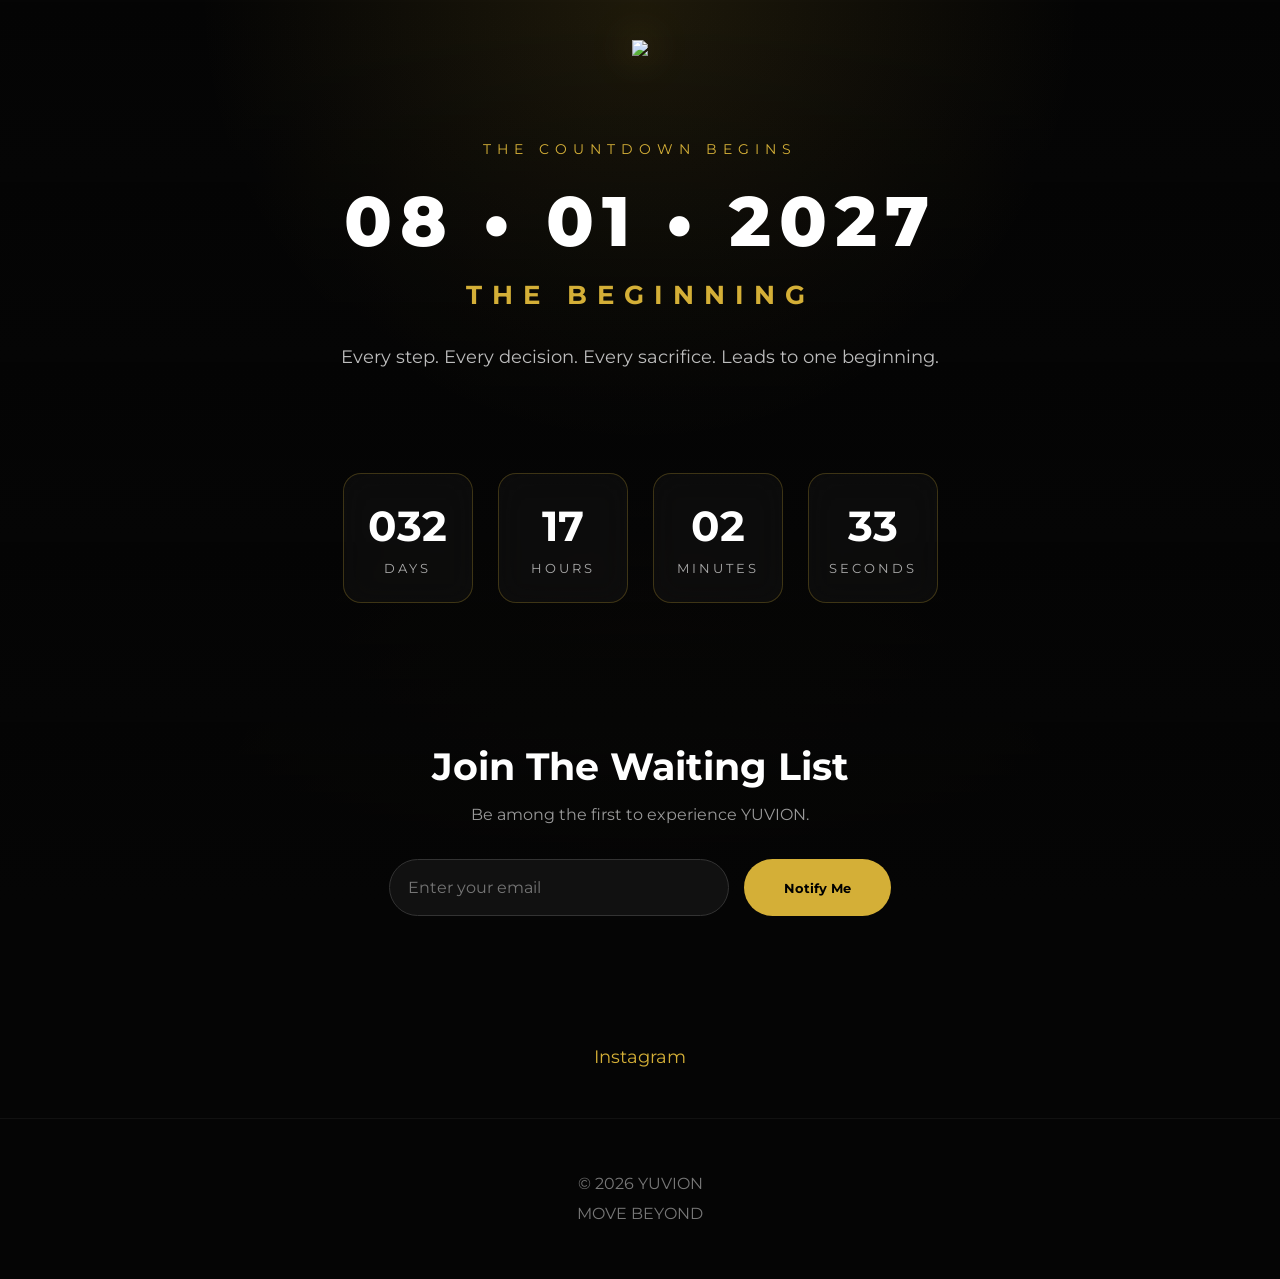
==== index.html @ dec403ab "Update index.html" ====
<!DOCTYPE html>
<html lang="en">

<head>

    <meta charset="UTF-8">
    <meta name="viewport" content="width=device-width, initial-scale=1.0">

    <title>YUVION | The Beginning</title>

    <link rel="stylesheet" href="style.css">

    <link rel="preconnect" href="https://fonts.googleapis.com">
    <link rel="preconnect" href="https://fonts.gstatic.com" crossorigin>

    <link href="https://fonts.googleapis.com/css2?family=Montserrat:wght@300;400;500;600;700;800&display=swap" rel="stylesheet">

</head>

<body>

<div class="background"></div>
<div class="overlay"></div>

<header>

    <img src="C:\Users\YUVI\Desktop\YUVION Countdown\logo.png.jpeg" class="logo"> 

</header>

<section class="hero">

    <p class="small-title">
        THE COUNTDOWN BEGINS
    </p>

    <h1>
        08 • 01 • 2027
    </h1>

    <h2>
        THE BEGINNING
    </h2>

    <p class="description">

        Every step.
        Every decision.
        Every sacrifice.

        Leads to one beginning.

    </p>

</section>

<section class="countdown">

    <div class="card">
        <h3 id="days">000</h3>
        <span>DAYS</span>
    </div>

    <div class="card">
        <h3 id="hours">00</h3>
        <span>HOURS</span>
    </div>

    <div class="card">
        <h3 id="minutes">00</h3>
        <span>MINUTES</span>
    </div>

    <div class="card">
        <h3 id="seconds">00</h3>
        <span>SECONDS</span>
    </div>

</section>

<section class="waitlist">

    <h2>

        Join The Waiting List

    </h2>

    <p>

        Be among the first to experience YUVION.

    </p>

    <form>

        <input
        type="email"
        placeholder="Enter your email"
        required>

        <button>

            Notify Me

        </button>

    </form>

</section>

<section class="social">

    <a href="#">Instagram</a>

</section>

<footer>

    <p>

        © 2026 YUVION

    </p>

    <p>

        MOVE BEYOND

    </p>

</footer>

<script src="script.js"></script>

</body>

</html>
---- style.css ----
*{
margin:0;
padding:0;
box-sizing:border-box;
font-family:'Montserrat',sans-serif;
}

body{
background:#050505;
color:#fff;
overflow-x:hidden;
position:relative;
}

/* Background */

.background{
position:fixed;
width:100%;
height:100%;
background:
radial-gradient(circle at top,#d4af3720 0%,transparent 40%),
radial-gradient(circle at bottom,#d4af3710 0%,transparent 40%),
#050505;
z-index:-2;
}

.overlay{
position:fixed;
width:100%;
height:100%;
background:linear-gradient(to bottom,transparent,#050505);
z-index:-1;
}

/* Header */

header{
padding:40px 0;
text-align:center;
}

.logo{
width:170px;
filter:drop-shadow(0 0 20px rgba(212,175,55,.4));
}

/* Hero */

.hero{
text-align:center;
padding:40px 20px;
}

.small-title{
color:#d4af37;
letter-spacing:6px;
font-size:14px;
margin-bottom:20px;
}

.hero h1{
font-size:70px;
font-weight:800;
letter-spacing:8px;
margin-bottom:15px;
}

.hero h2{
font-size:26px;
color:#d4af37;
letter-spacing:10px;
margin-bottom:30px;
}

.description{
max-width:600px;
margin:auto;
line-height:32px;
font-size:18px;
color:#bdbdbd;
}

/* Countdown */

.countdown{
display:flex;
justify-content:center;
gap:25px;
flex-wrap:wrap;
padding:60px 20px;
}

.card{
width:130px;
height:130px;
border:1px solid rgba(212,175,55,.25);
border-radius:18px;
background:rgba(255,255,255,.03);
backdrop-filter:blur(15px);
display:flex;
flex-direction:column;
justify-content:center;
align-items:center;
transition:.3s;
}

.card:hover{
transform:translateY(-8px);
border-color:#d4af37;
box-shadow:0 0 25px rgba(212,175,55,.2);
}

.card h3{
font-size:42px;
}

.card span{
font-size:13px;
letter-spacing:3px;
margin-top:8px;
color:#aaa;
}

/* Waitlist */

.waitlist{
padding:80px 20px;
text-align:center;
}

.waitlist h2{
font-size:38px;
margin-bottom:15px;
}

.waitlist p{
color:#999;
margin-bottom:35px;
}

form{
display:flex;
justify-content:center;
gap:15px;
flex-wrap:wrap;
}

input{
width:340px;
padding:18px;
background:#111;
border:1px solid #333;
border-radius:50px;
color:white;
font-size:16px;
outline:none;
}

input:focus{
border-color:#d4af37;
}

button{
padding:18px 40px;
background:#d4af37;
border:none;
border-radius:50px;
font-weight:700;
cursor:pointer;
transition:.3s;
}

button:hover{
background:#f4d36b;
transform:translateY(-3px);
}

/* Social */

.social{
text-align:center;
padding:50px 20px;
}

.social a{
text-decoration:none;
color:#d4af37;
font-size:18px;
transition:.3s;
}

.social a:hover{
color:white;
}

/* Footer */

footer{
padding:50px 20px;
text-align:center;
color:#777;
line-height:30px;
border-top:1px solid rgba(255,255,255,.05);
}

/* Mobile */

@media(max-width:768px){

.hero h1{
font-size:42px;
letter-spacing:4px;
}

.hero h2{
font-size:18px;
letter-spacing:6px;
}

.description{
font-size:16px;
line-height:28px;
}

.card{
width:95px;
height:95px;
}

.card h3{
font-size:28px;
}

.logo{
width:130px;
}

input{
width:90%;
}

button{
width:90%;
}

}
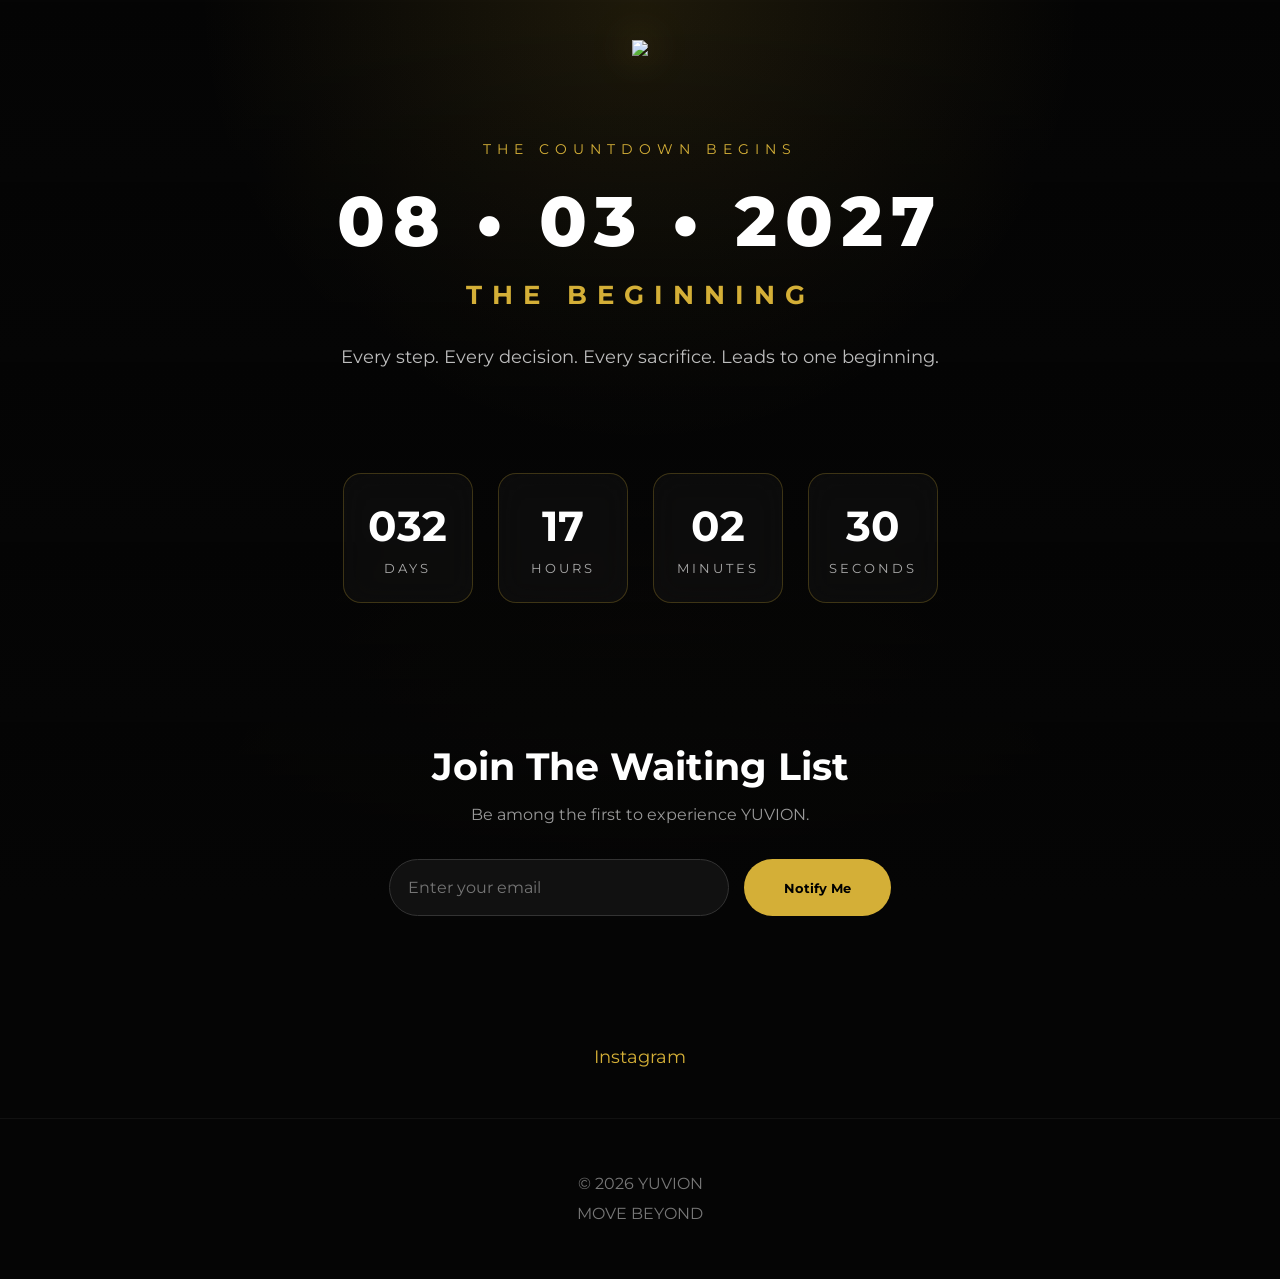
==== commit 23f4bbc0: "Update index.html" ====
--- a/index.html
+++ b/index.html
@@ -35,7 +35,7 @@
     </p>
 
     <h1>
-        08 • 01 • 2027
+        08 • 03 • 2027
     </h1>
 
     <h2>
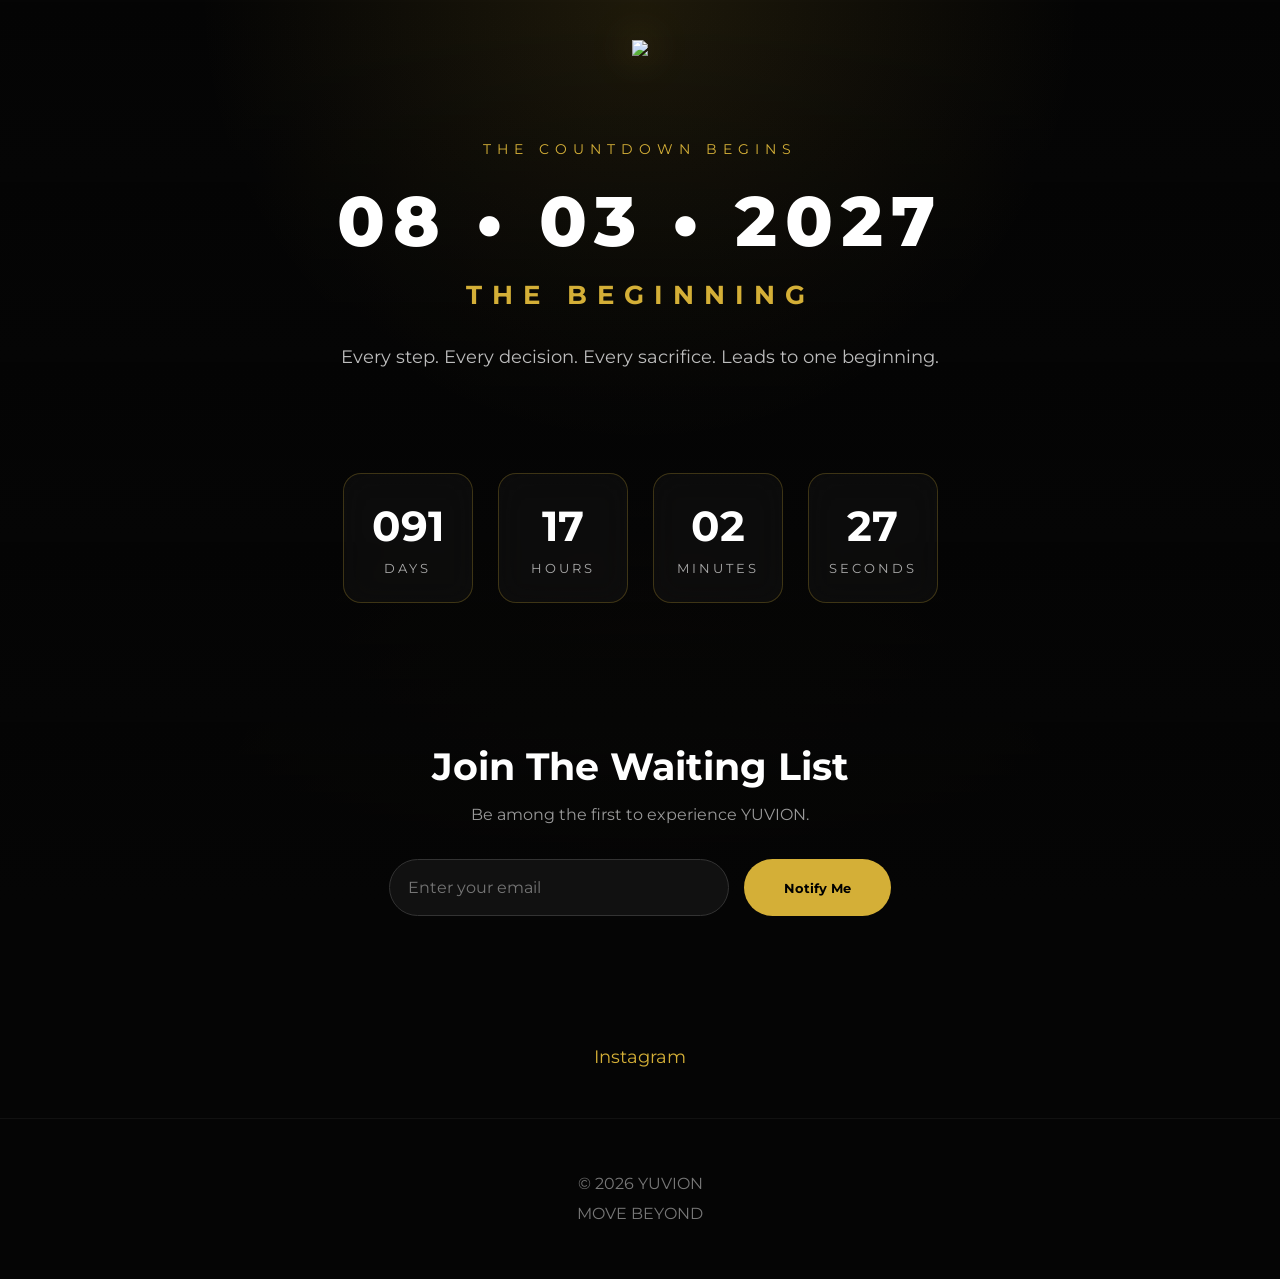
==== commit 8f2753f7: "Update index.html" ====
--- a/index.html
+++ b/index.html
@@ -111,7 +111,7 @@
 
 <section class="social">
 
-    <a href="#">Instagram</a>
+    <a href="https://Instagram.com/yuvion.official">Instagram</a>
 
 </section>
 
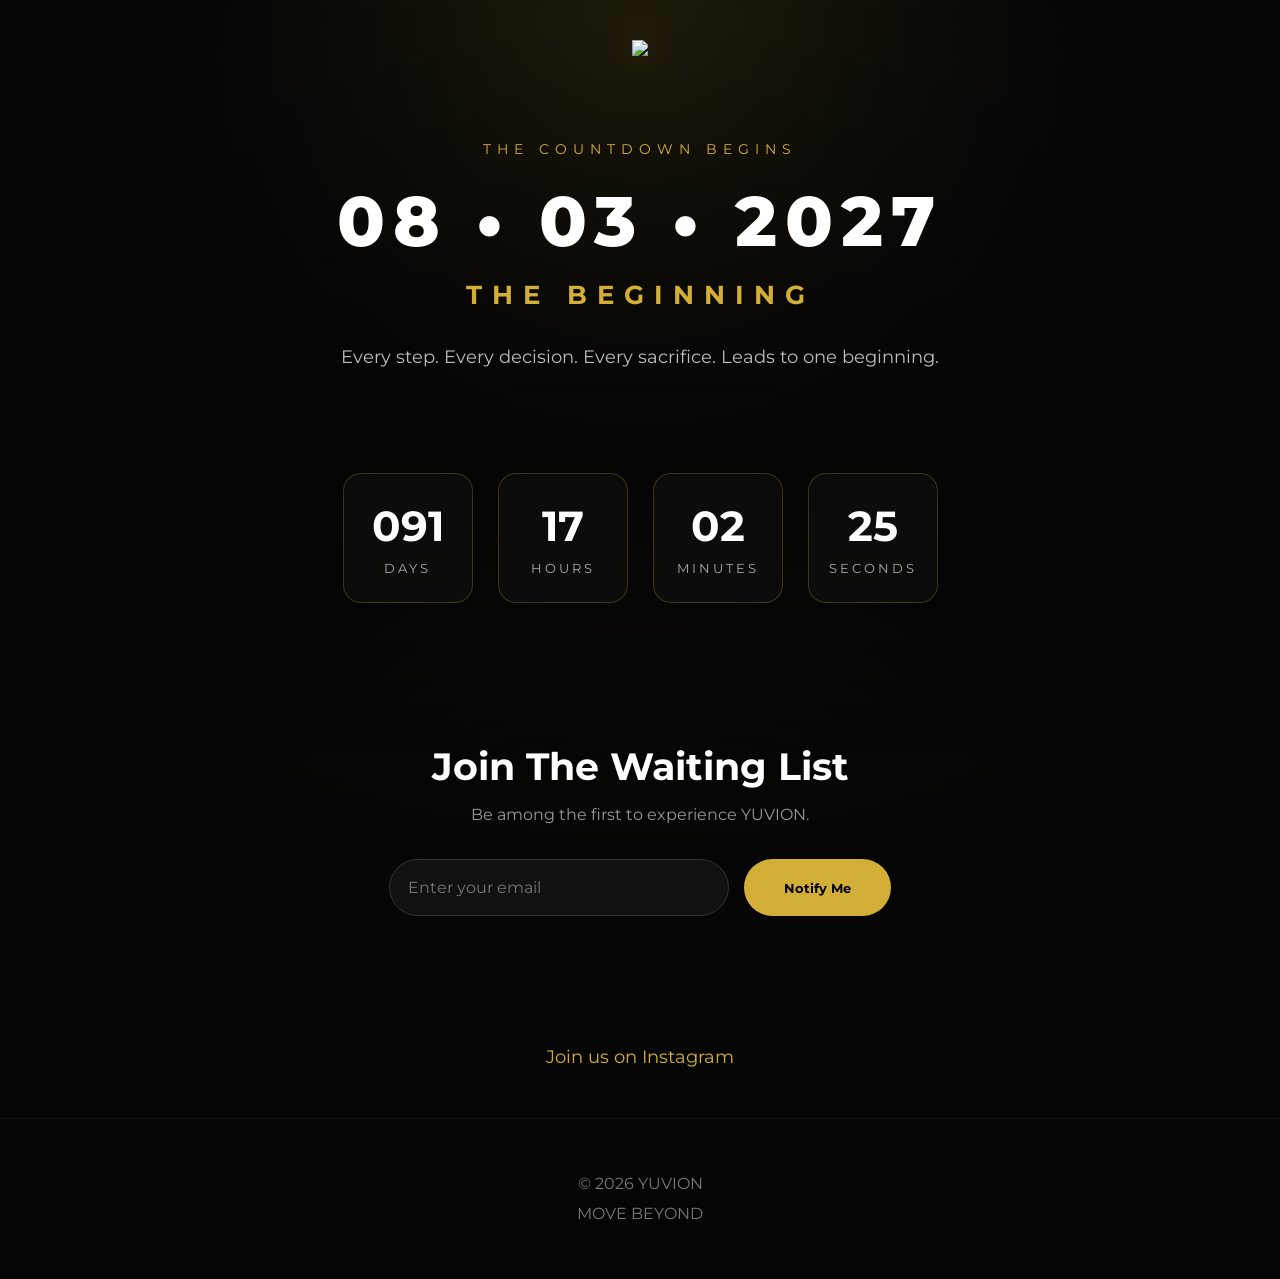
==== commit 8afc3175: "Update index.html" ====
--- a/index.html
+++ b/index.html
@@ -111,7 +111,7 @@
 
 <section class="social">
 
-    <a href="https://Instagram.com/yuvion.official">Instagram</a>
+    <a href="https://Instagram.com/yuvion.official">Join us on Instagram</a>
 
 </section>
 
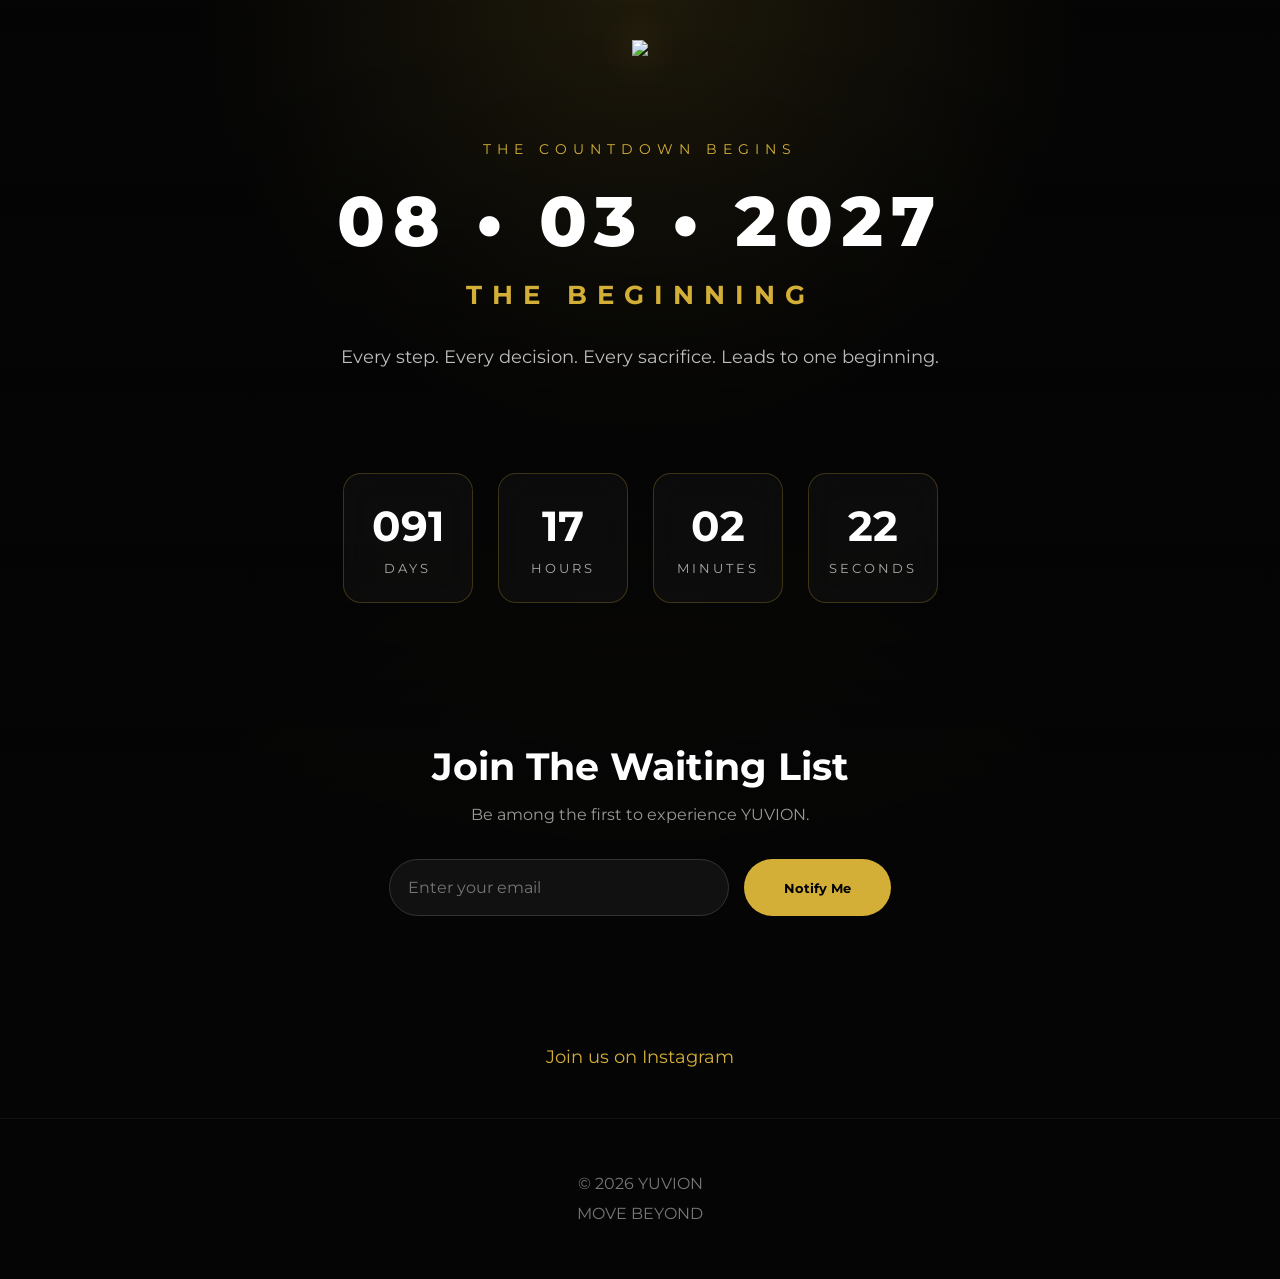
==== commit 2d1e470b: "Update index.html" ====
--- a/index.html
+++ b/index.html
@@ -24,7 +24,7 @@
 
 <header>
 
-    <img src="C:\Users\YUVI\Desktop\YUVION Countdown\logo.png.jpeg" class="logo"> 
+    <img src="C:\Users\YUVI\Downloads\WhatsApp Image 2026-06-30 at 2.09.19 PM.jpeg" class="logo"> 
 
 </header>
 
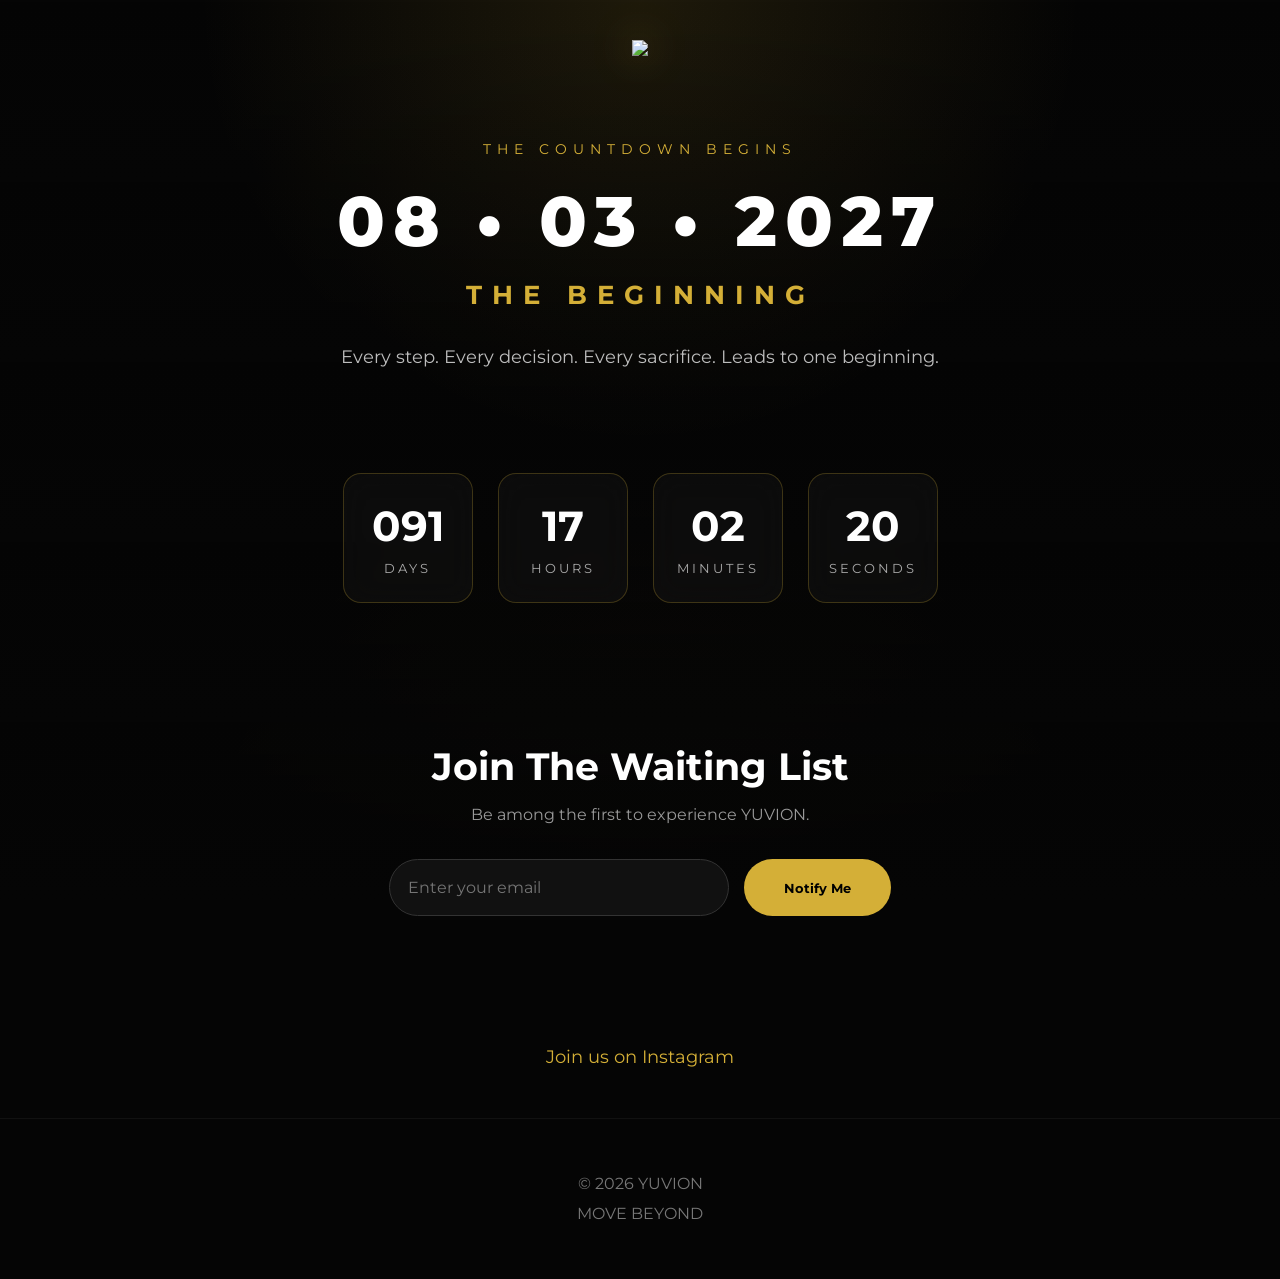
==== commit 71a3b531: "Update index.html" ====
--- a/index.html
+++ b/index.html
@@ -24,7 +24,7 @@
 
 <header>
 
-    <img src="C:\Users\YUVI\Downloads\WhatsApp Image 2026-06-30 at 2.09.19 PM.jpeg" class="logo"> 
+    <img src="C:\Users\YUVI\Downloads\yuvionlogo.png" class="logo"> 
 
 </header>
 
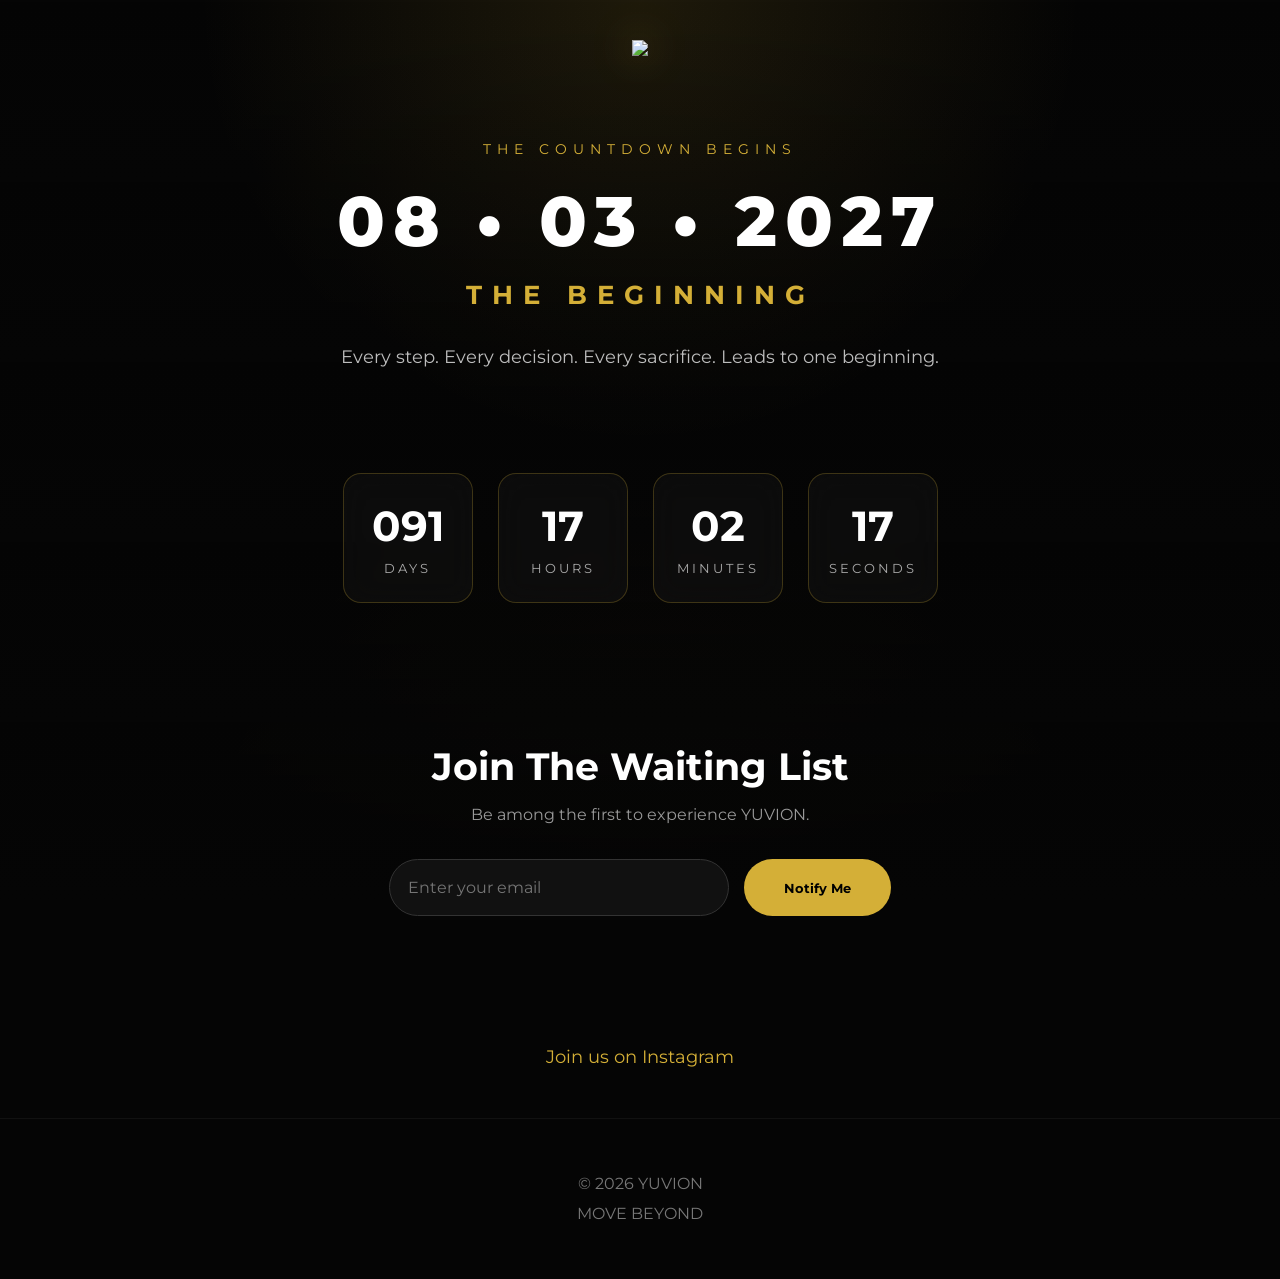
==== commit 1b1f2d1c: "Update index.html" ====
--- a/index.html
+++ b/index.html
@@ -24,7 +24,7 @@
 
 <header>
 
-    <img src="C:\Users\YUVI\Downloads\yuvionlogo.png" class="logo"> 
+    <img src="yuvionlogo.png" class="logo"> 
 
 </header>
 
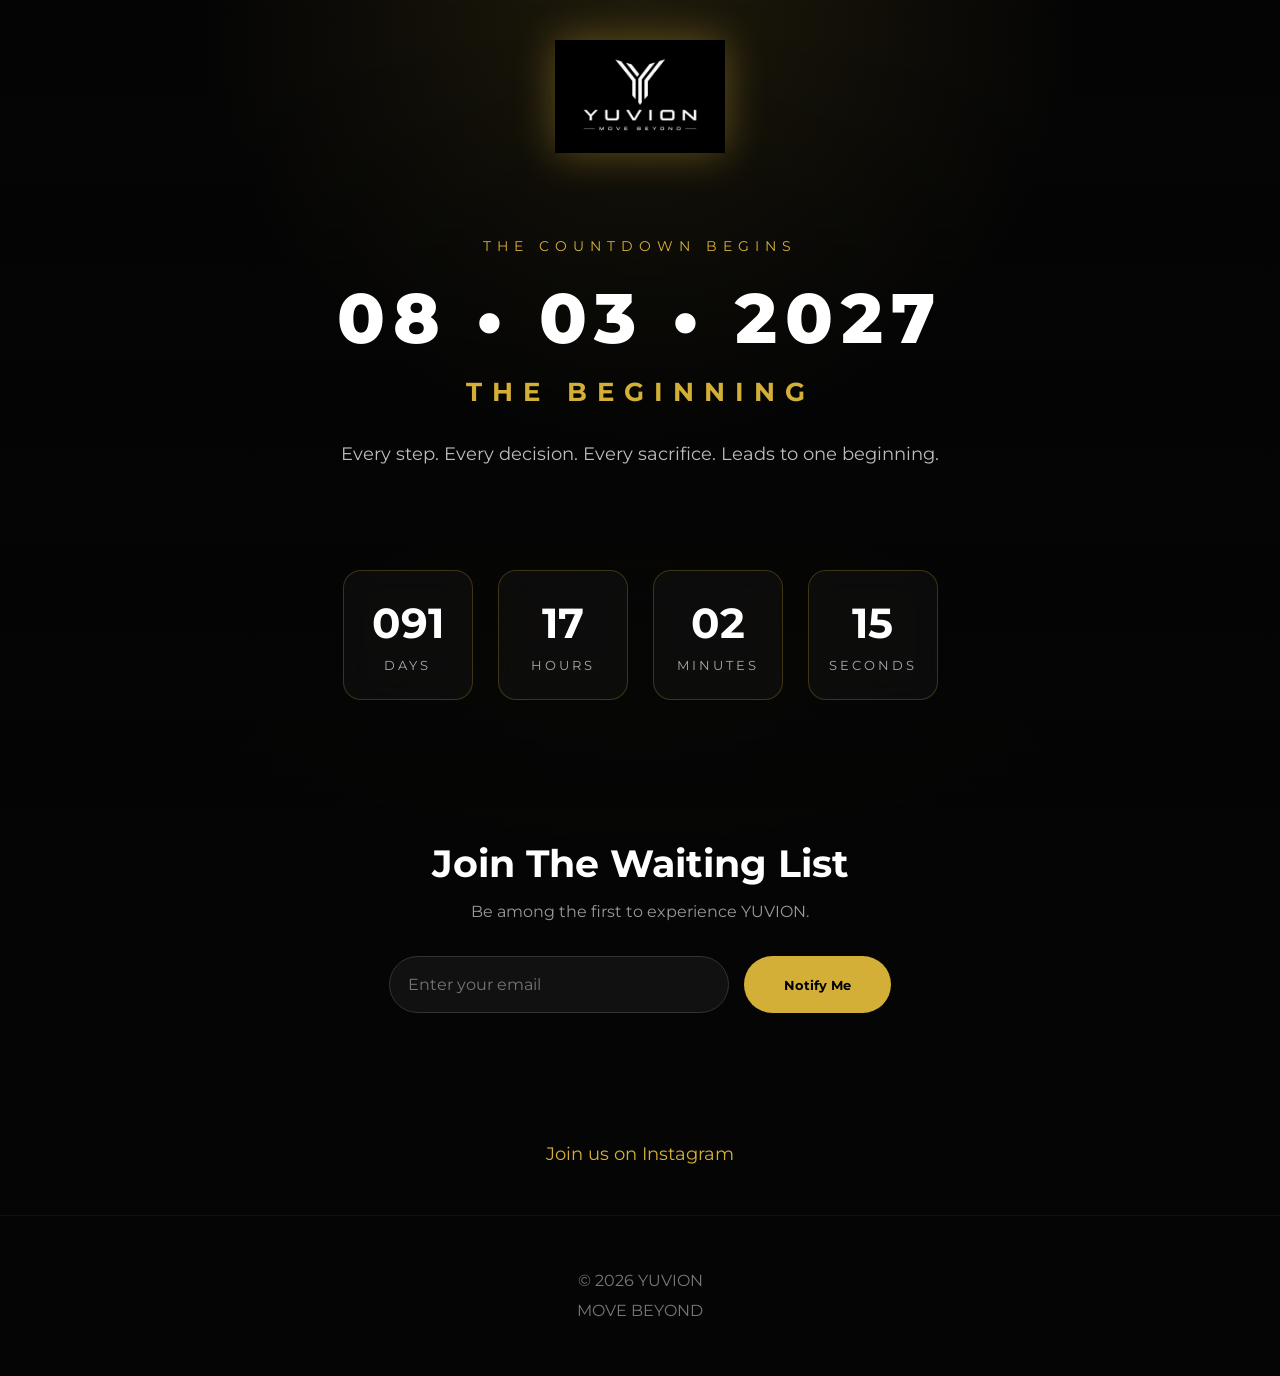
==== commit 709aa80e: "Update index.html" ====
--- a/index.html
+++ b/index.html
@@ -24,7 +24,7 @@
 
 <header>
 
-    <img src="yuvionlogo.png" class="logo"> 
+    <img src="./yuvionlogo.png" class="logo"> 
 
 </header>
 
